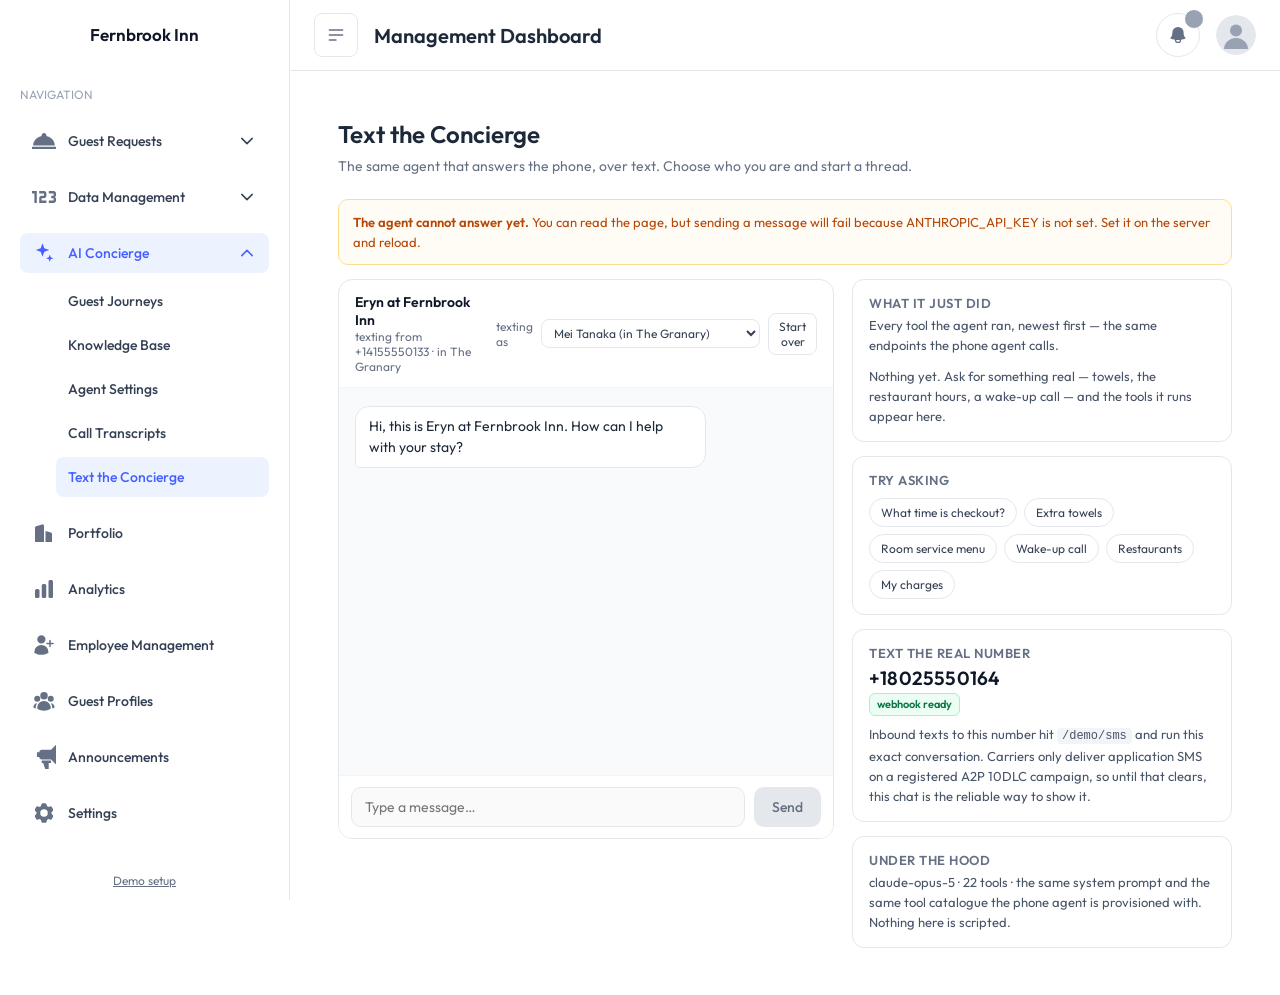
==== chat.html @ 50875a0f "Voice concierge dashboard — interactive static demo A snapshot of the operator dashboard for an AI p" ====
<!doctype html>
<html lang="en"><head><meta charset="utf-8"><meta name="viewport" content="width=device-width,initial-scale=1">
<title>Text the Concierge</title><style>
  :root{
    --brand-50:#ECF3FF; --brand-100:#DDE9FF; --brand-500:#465FFF; --brand-600:#3641F5;
    --g-25:#FCFCFD; --g-50:#F9FAFB; --g-100:#F2F4F7; --g-200:#E4E7EC; --g-300:#D0D5DD;
    --g-400:#98A2B3; --g-500:#667085; --g-600:#475467; --g-700:#344054; --g-800:#1D2939; --g-900:#101828;
    --link:#1100D8; --link-hover:#0e00b8; --success-500:#12B76A; --success-50:#ECFDF3;
    --error-500:#F04438; --error-50:#FEF3F2; --danger:#EF4444; --purple:#5b0678;
    --blue-600:#2563EB; --blue-700:#1D4ED8; --blue-50:#EFF6FF; --blue-500:#3B82F6;
    --yellow-100:#FEF9C3; --yellow-200:#FEF08A; --yellow-500:#EAB308; --yellow-800:#854D0E;
    --sidebar:290px; --sidebar-collapsed:90px; --header:70px;
  }
  *{box-sizing:border-box}
  html,body{margin:0;padding:0}
  body{font-family:'Outfit',sans-serif;font-size:16px;background:#fff;color:var(--g-900);-webkit-font-smoothing:antialiased}
  a{color:inherit;text-decoration:none}
  button{font-family:inherit}
  svg{display:block}

  /* ---- sidebar (AppSidebar.tsx) ---- */
  .sidebar{position:fixed;left:0;top:0;height:100vh;width:var(--sidebar);background:#fff;
           border-right:1px solid var(--g-200);padding:0 20px;z-index:50;display:flex;flex-direction:column;
           transition:width .3s ease-in-out}
  .brand{padding:24px 0;display:flex;justify-content:center;cursor:pointer}
  .brand img{width:75%;height:auto}
  .brand .hname{font-size:17px;font-weight:600;color:var(--g-900);text-align:center;line-height:1.25}
  .navscroll{display:flex;flex-direction:column;flex-grow:1;overflow-y:auto;margin-top:16px;scrollbar-width:none}
  .navscroll::-webkit-scrollbar{display:none}
  .navsec{margin-bottom:16px;font-size:12px;line-height:20px;text-transform:uppercase;color:var(--g-400);display:flex}
  nav{margin-bottom:24px}
  nav>ul{display:flex;flex-direction:column;gap:16px;list-style:none;margin:0;padding:0}
  .menu-item{position:relative;display:flex;align-items:center;width:100%;gap:12px;padding:8px 12px;
             font-weight:500;border-radius:8px;font-size:14px;line-height:20px;cursor:pointer;
             background:none;border:0;text-align:left;color:var(--g-700)}
  .menu-item-active{background:var(--brand-50);color:var(--brand-500)}
  .menu-item-inactive:hover{background:var(--g-100)}
  .menu-item .ic{flex:none;display:block}
  .menu-item .ic svg{width:24px!important;height:24px!important;color:var(--g-500)}
  .menu-item-active .ic svg{color:var(--brand-500)}
  .menu-item .label{flex:1}
  .menu-item .caret{margin-left:auto;width:20px;height:20px;flex:none;transition:transform .2s}
  .menu-item .caret svg{width:20px;height:20px}
  .menu-item.open .caret{transform:rotate(180deg);color:var(--brand-500)}
  .submenu{overflow:hidden;transition:height .3s;height:0}
  .submenu>ul{margin:8px 0 0 36px;padding:0;list-style:none;display:flex;flex-direction:column;gap:4px}
  .menu-dropdown-item{position:relative;display:flex;align-items:center;gap:12px;border-radius:8px;
                      padding:10px 12px;font-size:14px;line-height:20px;font-weight:500;color:var(--g-700);cursor:pointer}
  .menu-dropdown-item:hover{background:var(--g-100)}
  .menu-dropdown-item.active{background:var(--brand-50);color:var(--brand-500)}
  .count{display:none;align-items:center;justify-content:center;min-width:20px;height:20px;padding:0 6px;
         margin-left:auto;font-size:12px;font-weight:500;color:#fff;background:var(--danger);border-radius:9999px}
  .count.show{display:inline-flex}
  .poweredby{display:flex;flex-direction:column;align-items:center;justify-content:center;padding:16px 0}
  .poweredby p{margin:0 0 8px;font-size:12px;color:var(--purple)}
  .poweredby img{width:150px;height:40px;object-fit:contain}
  .setuplink{display:block;margin-bottom:10px;font-size:12px;color:var(--g-500);text-decoration:underline}
  .setuplink:hover{color:var(--brand-500)}
  .setuplink.on{color:var(--brand-500);font-weight:600}

  /* collapsed (hamburger) */
  body.nav-collapsed .sidebar{width:var(--sidebar-collapsed)}
  body.nav-collapsed .sidebar .label,
  body.nav-collapsed .sidebar .caret,
  body.nav-collapsed .sidebar .count,
  body.nav-collapsed .submenu,
  body.nav-collapsed .poweredby,
  body.nav-collapsed .navsec span{display:none}
  body.nav-collapsed .menu-item{justify-content:center}
  body.nav-collapsed .main{margin-left:var(--sidebar-collapsed)}

  /* ---- header (AppHeader.tsx) ---- */
  .main{margin-left:var(--sidebar);min-height:100vh;display:flex;flex-direction:column;transition:margin-left .3s}
  .topbar{position:sticky;top:0;z-index:40;background:#fff;border-bottom:1px solid var(--g-200);display:flex;width:100%}
  .topbar .inner{display:flex;align-items:center;justify-content:space-between;flex-grow:1;padding:12px;height:var(--header)}
  .topbar h1{font-size:20px;font-weight:600;color:var(--g-800);margin:0}
  .topbar .left{display:flex;align-items:center;gap:16px}
  .topbar .right{display:flex;align-items:center;justify-content:flex-end;gap:16px;margin-left:auto}
  .hamburger{display:flex;align-items:center;justify-content:center;width:44px;height:44px;color:var(--g-500);
             border:1px solid var(--g-200);border-radius:8px;background:#fff;cursor:pointer}
  .hamburger:hover{background:var(--g-50)}
  .bell{position:relative;display:flex;align-items:center;justify-content:center;height:44px;width:44px;
        color:var(--g-500);border:1px solid var(--g-200);border-radius:9999px;background:#fff;cursor:pointer}
  .bell:hover{background:var(--g-100)}
  .bell svg{width:20px;height:20px}
  .bell .dot{position:absolute;right:-5px;top:-5px;height:20px;width:20px;border-radius:9999px;
             border:1px solid #fff;background:var(--g-400)}
  .avatar{width:40px;height:40px;border-radius:9999px;overflow:hidden;background:#fff;border:0;padding:0;cursor:pointer}
  .avatar svg{width:40px;height:40px;border-radius:9999px}
  @media (min-width:1024px){ .topbar .inner{padding:16px 24px} }

  /* ---- page ---- */
  .content{padding:16px;max-width:1536px;width:100%;margin:0 auto}
  @media (min-width:768px){ .content{padding:24px} }
  .page{display:flex;flex-direction:column;padding:24px;height:100%}
  .pagehead{margin-bottom:24px}
  .pagehead h2{font-size:24px;font-weight:600;color:var(--g-800);margin:0 0 8px}
  .pagehead p{font-size:14px;color:var(--g-500);margin:0}
  .scopewarn{margin:0 0 16px;border:1px solid #FEC84B;background:#FFFAEB;color:#93370D;
             border-radius:12px;padding:12px 16px;font-size:13px}
  .placeholder{display:flex;align-items:center;justify-content:center;height:320px;color:var(--g-500);font-size:14px;
               border:1px dashed var(--g-300);border-radius:12px;text-align:center;padding:24px}

  /* ---- tabs (RequestsTab.tsx) ---- */
  .tabs{width:100%;border-bottom:4px solid var(--g-200);display:flex;align-items:center;gap:6px;margin-bottom:16px}
  .tab{padding:8px 12px;height:36px;font-size:14px;font-weight:300;color:var(--g-900);background:none;border:0;cursor:pointer;white-space:nowrap}
  .tab:hover{color:var(--g-900)}
  .tab.active{font-weight:700;border-bottom:3px solid var(--g-900);margin-bottom:-2px;padding-top:.5px;padding-bottom:.5px}

  /* ---- toolbar (RequestsToolbar.tsx + SearchBar.tsx) ---- */
  .toolbar{display:flex;flex-wrap:wrap;align-items:center;gap:12px;margin-bottom:16px}
  .tbleft{display:flex;align-items:center;gap:8px;flex:1 1 auto;min-width:260px}
  .tbright{display:flex;flex-wrap:wrap;align-items:center;gap:8px;flex:0 0 auto}
  .iconbtn{padding:8px;border-radius:6px;border:1px solid var(--g-200);background:#fff;cursor:pointer;
           display:inline-flex;align-items:center;justify-content:center;color:var(--g-600)}
  .iconbtn:hover{background:var(--g-100)}
  .iconbtn svg{width:20px;height:20px}
  .searchwrap{display:flex;align-items:center;width:100%;flex:1}
  .searchrel{position:relative;flex-grow:1}
  .searchrel input{width:100%;padding:8px 48px 8px 12px;border:1px solid var(--g-300);border-radius:4px;
                   background:var(--g-50);color:var(--g-800);font:inherit;font-size:14px;outline:none}
  .searchrel input:focus{box-shadow:0 0 0 2px var(--blue-500)}
  .clearx{position:absolute;right:12px;top:10px;background:none;border:0;color:var(--g-400);cursor:pointer;padding:0}
  .clearx:hover{color:var(--g-600)}
  .clearx svg{width:20px;height:20px}
  .searchgo{margin-left:8px;background:var(--blue-600);color:#fff;padding:8px;border-radius:4px;border:0;cursor:pointer;
            display:inline-flex;align-items:center;justify-content:center}
  .searchgo:hover{background:var(--blue-700)}
  .searchgo svg{width:20px;height:20px}
  .chip{background:#fff;border:1px solid var(--g-100);border-radius:8px}
  .chip button{color:var(--g-900);background:none;border:0;cursor:pointer;padding:0}
  .chip .in{display:flex;align-items:center;gap:8px;margin:0 8px;font-weight:300;font-size:14px;padding:8px}
  .chip .in svg{width:20px;height:20px}
  .sel{position:relative;display:inline-block;width:224px}
  .sel>button{display:flex;width:100%;align-items:center;justify-content:space-between;padding:8px 16px;
              font-size:14px;color:var(--g-900);background:#fff;border:1px solid var(--g-200);border-radius:6px;cursor:pointer}
  .sel>button:hover{background:var(--g-100)}
  .sel>button>span:first-child{padding:0 16px}
  .sel>button svg{width:16px;height:16px}
  .menu{position:absolute;z-index:60;left:0;top:calc(100% + 8px);min-width:100%;background:#fff;
        border:1px solid var(--g-200);border-radius:12px;
        box-shadow:0 12px 16px -4px rgba(16,24,40,.08),0 4px 6px -2px rgba(16,24,40,.03);padding:8px;display:none}
  .menu.open{display:block}
  .menu button{display:block;width:100%;text-align:left;padding:8px 16px;font-size:14px;border:0;background:none;
               border-radius:6px;cursor:pointer;color:var(--g-700)}
  .menu button:hover{background:var(--g-100);color:var(--g-900)}
  /* The in-row status dropdown. Fixed minimum so the button does not resize as the label
     changes between "Submitted" and "In Progress". */
  .rowstatus{width:auto;min-width:120px}
  .rowstatus>button{padding:6px 10px}
  .rowstatus>button>span:first-child{padding:0}
  /* Fixed, not absolute. .tablewrap declares overflow-x:auto, which silently computes overflow-y
     from visible to auto, making it a scroll box on both axes — an absolutely-positioned menu is
     then clipped to the table and adds a scrollbar instead of floating over the page. Fixed
     positioning escapes that; JS sets left/top from the trigger's rect. */
  .rowstatus .menu{position:fixed;min-width:150px;left:0;top:0}
  .starbtn{display:flex;align-items:center;justify-content:center;padding:8px 16px;font-size:14px;border-radius:6px;
           border:1px solid var(--g-200);background:#fff;color:var(--g-900);cursor:pointer}
  .starbtn svg{width:20px;height:20px}
  .starbtn.on{background:var(--yellow-100);color:var(--yellow-800);border-color:var(--yellow-200)}

  /* ---- table (GeneralReqs.tsx) ---- */
  .tablewrap{flex:1;overflow-x:auto;overflow-y:visible}
  table{min-width:100%;width:100%;border-collapse:collapse}
  thead{border-bottom:3px solid var(--g-200)}
  thead th,thead td{font-weight:300;font-size:.875rem;color:var(--g-900);text-align:start;white-space:nowrap;padding:12px 4px 12px 8px}
  thead td.star{width:48px;padding:12px 8px}
  th.c-guest{width:192px;padding:12px 4px 12px 8px}
  th.c-room{width:128px;padding:12px 4px 12px 4px}
  th.c-status{padding:12px 8px 12px 4px}
  th.c-time{padding:12px 16px 12px 8px}
  th.c-last{width:160px;padding:12px 8px}
  tbody tr{border-top:1px solid var(--g-200);cursor:pointer}
  tbody tr:first-child{border-top:0}
  tbody tr:hover{background:var(--g-50)}
  tbody tr.done{background:var(--g-50)}
  /* Deliberately NOT the .sel class: that one is the dropdown wrapper, and its
     display:inline-block / width:224px were landing on the <tr> too, collapsing the row. */
  tbody tr.rowsel{background:var(--blue-50);box-shadow:inset 4px 0 0 0 var(--blue-500)}
  tbody td{font-size:.875rem;font-weight:300;color:var(--link);vertical-align:middle;white-space:nowrap;padding:12px 4px 12px 8px}
  tbody td.star{width:48px;padding:12px 8px}
  tbody td.c-status{min-width:120px;padding:12px 8px 12px 4px}
  tbody td.c-time{padding:12px 16px 12px 8px}
  .starcell{background:none;border:0;cursor:pointer;padding:0;color:var(--g-500);display:inline-flex}
  .starcell svg{width:20px;height:20px}
  .starcell.on{color:var(--yellow-500)}
  .statusbtn{display:inline-flex;align-items:center;border:1px solid var(--g-300);border-radius:4px;
             padding:4px 8px;font-size:14px;background:var(--g-50);color:var(--g-900);cursor:pointer}
  .statusbtn:hover{background:var(--g-100)}
  .statusbtn>span{margin-right:8px;white-space:nowrap}
  .statusbtn svg{width:16px;height:16px}
  .empty{display:flex;align-items:center;justify-content:center;height:256px;color:var(--g-500);font-size:14px}

  /* ---- pagination ---- */
  .pager{margin-top:16px;display:flex;align-items:center;justify-content:space-between}
  .pager .grp{display:flex;align-items:center;gap:8px}
  .pager span{font-size:14px;color:var(--g-600)}
  .pager select{border:1px solid var(--g-300);border-radius:4px;padding:4px 32px 4px 12px;font:inherit;font-size:14px;background:#fff}
  .pager button{padding:4px 12px;border:1px solid var(--g-300);border-radius:4px;background:#fff;cursor:pointer;font:inherit;font-size:14px}
  .pager button:disabled{opacity:.5;cursor:default}
  .pager button:not(:disabled):hover{background:var(--g-50)}

  /* ---- drawer ---- */
  /* Starts below the header (z-index 40) rather than over it, so the hamburger stays clickable
     while a drawer is open. */
  .backdrop{position:fixed;inset:var(--header) 0 0 0;z-index:39;display:none}
  .backdrop.open{display:block}
  .drawer{position:fixed;right:0;top:var(--header);width:30%;min-width:380px;height:calc(100vh - var(--header));
          background:#fff;z-index:50;padding:20px;overflow-y:auto;transform:translateX(100%);
          transition:transform .3s ease-in-out;box-shadow:0 0 15px rgba(0,0,0,.1)}
  .drawer.open{transform:translateX(0)}
  .dnav{display:flex;justify-content:space-between;align-items:center;margin-bottom:8px}
  .dnav .grp{display:flex;align-items:center;gap:8px}
  /* Room-service order lines, at the prices quoted. */
  .otable{width:100%;border-collapse:collapse;font-size:13px}
  .otable th{text-align:left;font-size:11px;letter-spacing:.04em;text-transform:uppercase;color:var(--g-500);
             font-weight:500;padding:0 0 6px;border-bottom:1px solid var(--g-200)}
  .otable td{padding:8px 0;border-bottom:1px solid var(--g-100);vertical-align:top;color:var(--g-800)}
  .otable .oqty{width:52px;text-align:center}
  .otable .oamt{width:88px;text-align:right;font-variant-numeric:tabular-nums}
  .otable .ototal td{font-weight:600;border-bottom:0;padding-top:10px}
  .oinstr{display:block;font-size:12px;color:var(--g-500);margin-top:2px}
  /* Dispatch trail — who was told, on what channel, and whether it worked. */
  .drow{display:flex;flex-wrap:wrap;align-items:center;gap:8px;padding:8px 0;border-bottom:1px solid var(--g-100)}
  /* Outbound to the guest, as opposed to inbound to a department. Tinted so the two
     directions of the trail are distinguishable at a glance. */
  .drow.toguest{background:#F9FAFB;margin:0 -8px;padding-left:8px;padding-right:8px;border-radius:6px}
  .drow:last-child{border-bottom:0}
  .dchip{font-size:11px;font-weight:600;letter-spacing:.04em;padding:3px 8px;border-radius:6px;white-space:nowrap}
  .dchip.ok{background:#ECFDF3;color:#067647;border:1px solid #ABEFC6}
  .dchip.sim{background:#F2F4F7;color:#475467;border:1px solid #E4E7EC}
  .dchip.bad{background:#FEF3F2;color:#B42318;border:1px solid #FECDCA}
  .dwho{font-size:13px;color:var(--g-800)}
  .dwhen{font-size:12px;color:var(--g-500);margin-left:auto}
  .daddr{flex-basis:100%;font-size:12px;color:var(--g-500)}
  .dmuted{font-size:13px;color:var(--g-500);margin:6px 0}
  /* How a request arrived. Voice is the one worth noticing. */
  .chan{font-size:10px;font-weight:700;letter-spacing:.05em;padding:2px 6px;border-radius:5px;margin-left:6px;vertical-align:middle}
  .chan.voice{background:#EEF4FF;color:#3538CD;border:1px solid #C7D7FE}
  .chan.text{background:#F4F3FF;color:#5925DC;border:1px solid #D9D6FE}
  .chan.unver{background:#FFFAEB;color:#B54708;border:1px solid #FEDF89}
  .hotelswitch{display:flex;align-items:center;gap:8px;margin-right:12px;font-size:13px;color:var(--g-500)}
  .hotelswitch select{font:inherit;color:var(--g-800);padding:6px 10px;border:1px solid var(--g-300);
    border-radius:8px;background:#fff;max-width:220px}
  .chan.notified{background:#ECFDF3;color:#067647;border:1px solid #ABEFC6}
  /* Amber, not green: the request is legitimate but the caller was not the named guest. */
  .chan.companion{background:#FFFAEB;color:#B54708;border:1px solid #FEDF89}
  .pill{border:0;background:none;border-radius:9999px;padding:8px;cursor:pointer;color:var(--g-900);display:inline-flex}
  .pill:hover{background:var(--g-100)}
  .pill:disabled{opacity:.5;cursor:not-allowed}
  .pill svg{width:20px;height:20px}
  .pill.rot svg{transform:rotate(180deg)}
  .dstar{display:flex;align-items:center;gap:20px;margin-bottom:16px}
  .dstar p{margin:0;font-weight:300;color:var(--g-500);font-style:italic}
  .dstatus{display:flex;align-items:center;margin-bottom:16px}
  .dstatus>p{margin:0 8px 0 0;font-weight:500;color:var(--g-900)}
  .dnote{font-size:12px;color:var(--g-500);margin:0 0 8px}
  .drawer h3{font-size:18px;font-weight:600;color:var(--g-900);margin:0 0 8px;border-bottom:1px solid var(--g-200);padding-bottom:4px}
  .drawer h3.noline{border-bottom:0;padding-bottom:0;margin-bottom:16px}
  .dsec{margin-bottom:16px}
  .desc{background:var(--g-50);border:1px solid var(--g-200);border-radius:8px;padding:16px}
  .desc p{margin:0;font-weight:300;color:var(--g-900);font-size:16px;line-height:1.625;word-break:break-word}
  .kv{display:flex;align-items:flex-start;font-size:14px;margin-bottom:12px}
  .kv .k{width:112px;flex:none;font-weight:500;color:var(--g-700);margin:0}
  .kv .v{font-weight:300;color:var(--g-900);word-break:break-word;margin:0}
  .msgbox{border:1px solid var(--g-300);border-radius:8px;overflow:hidden}
  .msgbox input{width:100%;padding:8px 12px;background:#fff;color:var(--g-900);border:0;
                border-bottom:1px solid var(--g-300);font:inherit;font-size:14px;outline:none}
  .msgtype{padding:8px 12px;border-bottom:1px solid var(--g-300)}
  .msgtype label{display:block;font-size:12px;font-weight:500;color:var(--g-500);margin-bottom:4px}
  .msgtype select{width:100%;background:#fff;color:var(--g-900);font:inherit;font-size:14px;border-radius:6px;
                  padding:4px;border:1px solid var(--g-300);outline:none}
  .msgbox textarea{width:100%;padding:8px 12px 0;background:#fff;color:var(--g-900);border:0;
                   font:inherit;font-size:14px;outline:none;resize:vertical;min-height:74px}
  .msgbtns{display:grid;grid-template-columns:1fr 1fr;gap:12px;margin-top:12px}
  .msgbtns button{width:100%;padding:8px 16px;font-size:14px;font-weight:500;border-radius:6px;cursor:pointer}
  .btn-ghost{color:var(--g-700);background:var(--g-100);border:1px solid var(--g-300)}
  .btn-ghost:hover{background:var(--g-200)}
  .btn-send{color:#fff;background:var(--link);border:0}
  .btn-send:hover{background:var(--link-hover)}
  .btn-send:disabled{opacity:.5;cursor:not-allowed}

  /* ---- alert / toast (Alert.tsx) ---- */
  .alert{border-radius:12px;border:1px solid var(--success-500);background:var(--success-50);padding:16px;
         display:flex;align-items:flex-start;gap:12px}
  .alert .ai{margin-top:-2px;color:var(--success-500);flex:none}
  .alert h4{margin:0 0 4px;font-size:14px;font-weight:600;color:var(--g-800)}
  .alert p{margin:0;font-size:14px;color:var(--g-500)}
  .toast{position:fixed;bottom:16px;right:16px;z-index:50;display:none}
  .toast.show{display:block}
  .sel.picked > button{border-color:var(--brand-300,#B2CCFF);background:var(--brand-50,#F5F8FF);color:var(--g-800);font-weight:500}
  .inlinealert{margin-top:12px;display:none}
  .inlinealert.show{display:block}
  /* Failure variant of the same alert/toast markup. Every write used to swallow its errors, so a
     rejected request looked identical to a dead button — which is exactly how the status dropdown
     hid for two rounds of "it doesn't work". */
  .alert.bad{border-color:var(--error-500,#F04438);background:var(--error-50,#FEF3F2)}
  .alert.bad .ai{color:var(--error-500,#F04438)}

  /* ---- ground-truth page ---- */
  .gt h3{font-size:16px;font-weight:600;color:var(--g-800);margin:28px 0 10px;border-bottom:0;padding-bottom:0}
  .gt table{border:1px solid var(--g-200);border-radius:8px;overflow:hidden}
  .gt tbody td{color:var(--g-700)}
  .gt tbody tr{cursor:default}
  .gt tr.here td{background:var(--success-50)}

  /* ---- control panel ---- */
  .cards{display:grid;grid-template-columns:repeat(auto-fit,minmax(360px,1fr));gap:20px}
  .card{border:1px solid var(--g-200);border-radius:16px;background:#fff}
  .card>h3{margin:0;padding:20px 24px;font-size:16px;font-weight:600;color:var(--g-800);border-bottom:0}
  .card>h3 small{display:block;margin-top:4px;font-size:13px;font-weight:400;color:var(--g-500)}
  .card>.body{padding:20px 24px;border-top:1px solid var(--g-100)}
  .field{margin-bottom:14px}
  .field label{display:block;font-size:13px;font-weight:500;color:var(--g-700);margin-bottom:6px}
  .field input,.field select,.field textarea{width:100%;padding:9px 12px;border:1px solid var(--g-300);border-radius:8px;
    font:inherit;font-size:14px;color:var(--g-800);background:#fff;outline:none}
  .field input:focus,.field select:focus,.field textarea:focus{border-color:var(--brand-500);box-shadow:0 0 0 4px rgba(70,95,255,.12)}
  .field textarea{min-height:120px;font-family:ui-monospace,SFMono-Regular,Menlo,monospace;font-size:12px}
  .row2{display:grid;grid-template-columns:1fr 1fr;gap:12px}
  .btn{display:inline-flex;align-items:center;justify-content:center;gap:8px;padding:10px 18px;border-radius:8px;
       border:0;background:var(--brand-500);color:#fff;font:inherit;font-size:14px;font-weight:500;cursor:pointer}
  .btn:hover{background:var(--brand-600)}
  .btn:disabled{background:#9CB9FF;cursor:default}
  .btn.ghost{background:#fff;color:var(--g-700);border:1px solid var(--g-300)}
  .btn.ghost:hover{background:var(--g-50)}
  .btn.danger{background:#fff;color:#B42318;border:1px solid #FDA29B}
  .btn.danger:hover{background:var(--error-50)}
  .result{margin-top:14px;border-radius:8px;padding:12px 14px;font-size:13px;display:none}
  .result.ok{display:block;background:var(--success-50);border:1px solid var(--success-500);color:#054F31}
  .result.err{display:block;background:var(--error-50);border:1px solid var(--error-500);color:#912018}
  .statgrid{display:grid;grid-template-columns:1fr;gap:10px}
  .stat{display:flex;justify-content:space-between;gap:12px;font-size:14px;padding:8px 0;border-bottom:1px solid var(--g-100)}
  .stat .l{color:var(--g-500)}
  .stat .v{color:var(--g-900);font-weight:500;text-align:right;word-break:break-word}
  .hint{font-size:12px;color:var(--g-500);margin-top:8px;line-height:1.5}
  code{background:var(--g-100);border-radius:4px;padding:1px 5px;font-size:12px}

  @media (max-width:1024px){ .sidebar{display:none} .main{margin-left:0} .drawer{width:100%;min-width:0} }

  .chlayout{display:grid;grid-template-columns:minmax(0,1fr) 380px;gap:18px;align-items:start}
  @media (max-width:1080px){ .chlayout{grid-template-columns:1fr} }
  .phone{border:1px solid var(--g-200);border-radius:14px;background:#fff;overflow:hidden;
    display:flex;flex-direction:column;min-height:560px}
  .phone .ph{padding:13px 16px;border-bottom:1px solid var(--g-100);display:flex;align-items:center;gap:10px}
  .phone .ph .nm{font-size:14px;font-weight:600;color:var(--g-900)}
  .phone .ph .sub{font-size:12px;color:var(--g-500)}
  .phone .ph .as{margin-left:auto;display:flex;align-items:center;gap:8px}
  .phone .ph select{font:inherit;font-size:12px;padding:5px 8px;border:1px solid var(--g-200);
    border-radius:8px;background:#fff;color:var(--g-700,#344054);max-width:220px}
  .restart{font:inherit;font-size:12px;padding:5px 10px;border:1px solid var(--g-200);
    border-radius:8px;background:#fff;color:var(--g-700,#344054);cursor:pointer}
  .restart:hover{border-color:#3538CD;color:#3538CD}
  .thread{flex:1;padding:18px 16px;overflow-y:auto;max-height:520px;background:var(--g-50,#F9FAFB)}
  .msg{display:flex;margin-bottom:11px}
  .msg .b{max-width:76%;padding:9px 13px;border-radius:14px;font-size:14px;line-height:1.5;
    white-space:pre-wrap;word-wrap:break-word}
  .msg.agent .b{background:#fff;color:var(--g-800);border:1px solid var(--g-200);border-bottom-left-radius:5px}
  .msg.guest{justify-content:flex-end}
  .msg.guest .b{background:#3538CD;color:#fff;border-bottom-right-radius:5px}
  .msg.note{justify-content:center}
  .msg.note .b{background:#FFFAEB;border:1px solid #FEDF89;color:#B54708;font-size:12px;max-width:90%}
  .typing{display:flex;gap:4px;padding:11px 14px}
  .typing i{width:6px;height:6px;border-radius:50%;background:var(--g-400,#98A2B3);display:block;
    animation:bl 1.1s infinite}
  .typing i:nth-child(2){animation-delay:.18s} .typing i:nth-child(3){animation-delay:.36s}
  @keyframes bl{0%,60%,100%{opacity:.25}30%{opacity:1}}
  .composer{border-top:1px solid var(--g-100);padding:11px 12px;display:flex;gap:9px;background:#fff}
  .composer input{flex:1;font:inherit;font-size:14px;padding:10px 13px;border:1px solid var(--g-200);
    border-radius:10px;outline:none}
  .composer input:focus{border-color:#3538CD}
  .composer button{font:inherit;font-size:14px;font-weight:500;padding:10px 18px;border:0;
    border-radius:10px;background:#3538CD;color:#fff;cursor:pointer}
  .composer button:disabled{background:var(--g-200);color:var(--g-500);cursor:not-allowed}
  .side{display:flex;flex-direction:column;gap:14px}
  .scard{border:1px solid var(--g-200);border-radius:12px;background:#fff;padding:15px 16px}
  .scard h3{margin:0 0 4px;font-size:13px;letter-spacing:.04em;text-transform:uppercase;
    color:var(--g-500);font-weight:600}
  .scard p{margin:0;font-size:13px;color:var(--g-600,#475467);line-height:1.55}
  .scard .big{font-size:19px;color:var(--g-900);font-weight:600;letter-spacing:.01em;margin:5px 0 3px}
  .trace{display:flex;flex-direction:column;gap:8px;margin-top:10px;max-height:420px;overflow-y:auto}
  .tr{border:1px solid var(--g-200);border-radius:9px;padding:9px 11px;background:var(--g-50,#F9FAFB)}
  .tr .n{font-size:12px;font-weight:600;color:var(--g-900);font-family:ui-monospace,SFMono-Regular,Menlo,monospace}
  .tr .ms{font-size:11px;color:var(--g-500);float:right;font-variant-numeric:tabular-nums}
  .tr .s{font-size:12px;color:var(--g-600,#475467);margin-top:4px;line-height:1.45}
  .tr.bad{border-color:#FDA29B;background:#FFFBFA}
  .tr.bad .n{color:#B42318}
  .chnone{font-size:13px;color:var(--g-500);margin:8px 0 0}
  .warn{border:1px solid #FEDF89;background:#FFFCF5;border-radius:10px;padding:12px 14px;
    font-size:13px;color:#B54708;line-height:1.55;margin-bottom:14px}
  .warn b{font-weight:600}
  .pill{display:inline-block;font-size:11px;font-weight:600;padding:2px 7px;border-radius:6px;
    background:var(--g-100);color:var(--g-600,#475467);border:1px solid var(--g-200)}
  .pill.live{background:#ECFDF3;color:#067647;border-color:#ABEFC6}
  .starters{display:flex;gap:7px;flex-wrap:wrap;margin-top:10px}
  .starters button{font:inherit;font-size:12px;padding:6px 11px;border:1px solid var(--g-200);
    border-radius:20px;background:#fff;color:var(--g-700,#344054);cursor:pointer}
  .starters button:hover{border-color:#3538CD;color:#3538CD}
</style>  <link rel="stylesheet" href="assets/fonts.css">
  <script src="assets/snapshot.js"></script>
  <script src="assets/offline.js"></script>
</head>
<body>

  <aside class="sidebar">
    <a class="brand" href="index.html" id="brandLink">
      <img id="hotelLogo" alt="Hotel Logo" style="display:none" />
      <span class="hname" id="hotelName">&nbsp;</span>
    </a>
    <div class="navscroll">
      <nav>
        <div class="navsec"><span>Navigation</span></div>
        <ul>
          <li>
            <button class="menu-item menu-item-inactive" data-submenu="requests">
              <span class="ic"><svg width="18" height="13" viewBox="0 0 18 13" fill="none" xmlns="http://www.w3.org/2000/svg"><path d="M9 0.5C9.47739 0.5 9.93523 0.680612 10.2728 1.0021C10.6104 1.32359 10.8 1.75963 10.8 2.21429C10.8 2.42 10.764 2.61714 10.692 2.80571C14.355 3.5 17.1 6.42286 17.1 9.92857H0.9C0.9 6.42286 3.645 3.5 7.308 2.80571C7.236 2.61714 7.2 2.42 7.2 2.21429C7.2 1.75963 7.38964 1.32359 7.72721 1.0021C8.06477 0.680612 8.52261 0.5 9 0.5ZM18 12.5H0V10.7857H18V12.5Z" fill="currentColor"/></svg></span><span class="label">Guest Requests</span>
              <span class="caret"><svg width="20" height="20" viewBox="0 0 20 20" fill="none" xmlns="http://www.w3.org/2000/svg"><path d="M4.79175 7.396L10.0001 12.6043L15.2084 7.396" stroke="currentColor" stroke-width="1.5" stroke-linecap="round" stroke-linejoin="round"/></svg></span>
            </button>
            <div class="submenu" data-for="requests">
              <ul>
                <li class="menu-dropdown-item" data-board="general"><span class="label">General</span><span class="count" id="c-general">0</span></li>
                <li class="menu-dropdown-item" data-board="dining"><span class="label">In-Room Dining</span><span class="count" id="c-dining">0</span></li>
                <li class="menu-dropdown-item" data-board="reservations"><span class="label">Reservations</span><span class="count" id="c-reservations">0</span></li>
                <li class="menu-dropdown-item" data-nav="messages"><span class="label">Message History</span></li>
              </ul>
            </div>
          </li>
          <li>
            <button class="menu-item menu-item-inactive" data-submenu="data">
              <span class="ic"><svg width="20" height="11" viewBox="0 0 20 11" fill="none" xmlns="http://www.w3.org/2000/svg"><path d="M2 10.5V2.5H0V0.5H4V10.5H2ZM20 8.5C20 9.61 19.1 10.5 18 10.5H14V8.5H18V6.5H16V4.5H18V2.5H14V0.5H18C18.5304 0.5 19.0391 0.710714 19.4142 1.08579C19.7893 1.46086 20 1.96957 20 2.5V4C20 4.39782 19.842 4.77936 19.5607 5.06066C19.2794 5.34196 18.8978 5.5 18.5 5.5C18.8978 5.5 19.2794 5.65804 19.5607 5.93934C19.842 6.22064 20 6.60218 20 7V8.5ZM12 8.5V10.5H6V6.5C6 5.39 6.9 4.5 8 4.5H10V2.5H6V0.5H10C10.5304 0.5 11.0391 0.710714 11.4142 1.08579C11.7893 1.46086 12 1.96957 12 2.5V4.5C12 5.61 11.1 6.5 10 6.5H8V8.5H12Z" fill="currentColor"/></svg></span><span class="label">Data Management</span>
              <span class="caret"><svg width="20" height="20" viewBox="0 0 20 20" fill="none" xmlns="http://www.w3.org/2000/svg"><path d="M4.79175 7.396L10.0001 12.6043L15.2084 7.396" stroke="currentColor" stroke-width="1.5" stroke-linecap="round" stroke-linejoin="round"/></svg></span>
            </button>
            <div class="submenu" data-for="data">
              <ul>
                <li class="menu-dropdown-item" data-nav="data" data-section="property"><span class="label">Hotel Info</span></li>
                <li class="menu-dropdown-item" data-nav="data" data-section="restaurants"><span class="label">Restaurants</span></li>
                <li class="menu-dropdown-item" data-nav="data" data-section="menu"><span class="label">Menu Items</span></li>
                <li class="menu-dropdown-item" data-nav="data" data-section="menu"><span class="label">Room Service</span></li>
                <li class="menu-dropdown-item" data-nav="data" data-section="housekeeping"><span class="label">Housekeeping</span></li>
                <li class="menu-dropdown-item" data-nav="data" data-section="facilities"><span class="label">Facilities</span></li>
                <li class="menu-dropdown-item" data-nav="soon"><span class="label">Special Events</span></li>
                <li class="menu-dropdown-item" data-nav="soon"><span class="label">Special Products</span></li>
              </ul>
            </div>
          </li>
          <li>
            <button class="menu-item menu-item-inactive open menu-item-active" data-submenu="ai">
              <span class="ic"><svg viewBox="0 0 24 24" fill="currentColor" xmlns="http://www.w3.org/2000/svg"><path d="M10.5 2.25 12.28 7.22 17.25 9 12.28 10.78 10.5 15.75 8.72 10.78 3.75 9 8.72 7.22 10.5 2.25Z"/><path d="M17.75 13.5 18.68 16.32 21.5 17.25 18.68 18.18 17.75 21 16.82 18.18 14 17.25 16.82 16.32 17.75 13.5Z"/></svg></span><span class="label">AI Concierge</span>
              <span class="caret"><svg width="20" height="20" viewBox="0 0 20 20" fill="none" xmlns="http://www.w3.org/2000/svg"><path d="M4.79175 7.396L10.0001 12.6043L15.2084 7.396" stroke="currentColor" stroke-width="1.5" stroke-linecap="round" stroke-linejoin="round"/></svg></span>
            </button>
            <div class="submenu" data-for="ai">
              <ul>
                <li class="menu-dropdown-item" data-nav="page" data-page="journeys.html"><span class="label">Guest Journeys</span></li>
                <li class="menu-dropdown-item" data-nav="page" data-page="knowledge.html"><span class="label">Knowledge Base</span></li>
                <li class="menu-dropdown-item" data-nav="page" data-page="agent.html"><span class="label">Agent Settings</span></li>
                <li class="menu-dropdown-item" data-nav="page" data-page="calls.html"><span class="label">Call Transcripts</span></li>
                <li class="menu-dropdown-item active" data-nav="page" data-page="chat.html"><span class="label">Text the Concierge</span></li>
              </ul>
            </div>
          </li>
          <li><a class="menu-item menu-item-inactive" data-nav="page" data-page="portfolio.html"><span class="ic"><svg viewBox="0 0 24 24" fill="currentColor" xmlns="http://www.w3.org/2000/svg"><path d="M3 21V6.75a1.5 1.5 0 0 1 1.06-1.43l6-1.85A1.5 1.5 0 0 1 12 4.9V21H3Zm2.6-11.4h2.2v2.1H5.6V9.6Zm0 4.2h2.2v2.1H5.6v-2.1ZM13.5 21V9.9l5.44 1.63A1.5 1.5 0 0 1 20 12.97V21h-6.5Zm2.1-6.3h2.2v2.1h-2.2v-2.1Z"/></svg></span><span class="label">Portfolio</span></a></li>
          <li><a class="menu-item menu-item-inactive" data-nav="page" data-page="analytics.html"><span class="ic"><svg viewBox="0 0 24 24" fill="currentColor" xmlns="http://www.w3.org/2000/svg"><rect x="3" y="12" width="4.5" height="9" rx="1.5"/><rect x="9.75" y="7" width="4.5" height="14" rx="1.5"/><rect x="16.5" y="3" width="4.5" height="18" rx="1.5"/></svg></span><span class="label">Analytics</span></a></li>
          <li><a class="menu-item menu-item-inactive" data-nav="page" data-page="staff.html"><span class="ic"><svg viewBox="0 0 24 24" fill="currentColor" xmlns="http://www.w3.org/2000/svg"><path d="M5.25 6.375a4.125 4.125 0 1 1 8.25 0 4.125 4.125 0 0 1-8.25 0ZM2.25 19.125a7.125 7.125 0 0 1 14.25 0v.003l-.001.119a.75.75 0 0 1-.363.63 13.067 13.067 0 0 1-6.761 1.873c-2.472 0-4.786-.684-6.76-1.873a.75.75 0 0 1-.364-.63l-.001-.122ZM18.75 7.5a.75.75 0 0 0-1.5 0v2.25H15a.75.75 0 0 0 0 1.5h2.25v2.25a.75.75 0 0 0 1.5 0v-2.25H21a.75.75 0 0 0 0-1.5h-2.25V7.5Z"/></svg></span><span class="label">Employee Management</span></a></li>
          <li><a class="menu-item menu-item-inactive" data-nav="page" data-page="guests.html"><span class="ic"><svg viewBox="0 0 24 24" fill="currentColor" xmlns="http://www.w3.org/2000/svg"><path d="M8.25 6.75a3.75 3.75 0 1 1 7.5 0 3.75 3.75 0 0 1-7.5 0ZM15.75 9.75a3 3 0 1 1 6 0 3 3 0 0 1-6 0ZM2.25 9.75a3 3 0 1 1 6 0 3 3 0 0 1-6 0ZM6.31 15.117A6.745 6.745 0 0 1 12 12a6.745 6.745 0 0 1 6.709 7.498.75.75 0 0 1-.372.568A12.696 12.696 0 0 1 12 21.75c-2.305 0-4.47-.612-6.337-1.684a.75.75 0 0 1-.372-.568 6.787 6.787 0 0 1 1.019-4.38Z"/><path d="M5.082 14.254a8.287 8.287 0 0 0-1.308 5.135 9.687 9.687 0 0 1-1.764-.44l-.115-.04a.563.563 0 0 1-.373-.487l-.01-.121a3.75 3.75 0 0 1 3.57-4.047ZM20.226 19.389a8.287 8.287 0 0 0-1.308-5.135 3.75 3.75 0 0 1 3.57 4.047l-.01.121a.563.563 0 0 1-.373.486l-.115.04c-.567.2-1.156.349-1.764.441Z"/></svg></span><span class="label">Guest Profiles</span></a></li>
          <li><a class="menu-item menu-item-inactive" data-nav="soon"><span class="ic"><svg width="5" height="5" viewBox="0 0 10 17" fill="none" xmlns="http://www.w3.org/2000/svg"><path d="M1.66667 5.1C1.66667 4.165 2.41667 3.4 3.33333 3.4H10L13.3333 0H15V13.6H13.3333L10 10.2H3.33333C2.89131 10.2 2.46738 10.0209 2.15482 9.70208C1.84226 9.38327 1.66667 8.95087 1.66667 8.5H0V5.1H1.66667ZM8.33333 12.75V17H5.83333L4.44167 12.75H3.33333V11.05H10V12.75H8.33333Z" fill="currentColor"/></svg></span><span class="label">Announcements</span></a></li>
          <li><a class="menu-item menu-item-inactive" data-nav="soon"><span class="ic"><svg viewBox="0 0 24 24" fill="currentColor" xmlns="http://www.w3.org/2000/svg"><path fill-rule="evenodd" clip-rule="evenodd" d="M11.078 2.25c-.917 0-1.699.663-1.85 1.567L9.05 4.889c-.02.12-.115.26-.297.348a7.493 7.493 0 0 0-.986.57c-.166.115-.334.126-.45.083L6.3 5.508a1.875 1.875 0 0 0-2.282.819l-.922 1.597a1.875 1.875 0 0 0 .432 2.385l.84.692c.095.078.17.229.154.43a7.598 7.598 0 0 0 0 1.139c.015.2-.059.352-.153.43l-.841.692a1.875 1.875 0 0 0-.432 2.385l.922 1.597a1.875 1.875 0 0 0 2.282.818l1.019-.382c.115-.043.283-.031.45.082.312.214.641.405.985.57.182.088.277.228.297.35l.178 1.071c.151.904.933 1.567 1.85 1.567h1.844c.916 0 1.699-.663 1.85-1.567l.178-1.072c.02-.12.114-.26.297-.349.344-.165.673-.356.985-.57.167-.114.335-.125.45-.082l1.02.382a1.875 1.875 0 0 0 2.28-.819l.923-1.597a1.875 1.875 0 0 0-.432-2.385l-.84-.692c-.095-.078-.17-.229-.154-.43a7.614 7.614 0 0 0 0-1.139c-.016-.2.059-.352.153-.43l.84-.692c.708-.582.891-1.59.433-2.385l-.922-1.597a1.875 1.875 0 0 0-2.282-.818l-1.02.382c-.114.043-.282.031-.449-.083a7.49 7.49 0 0 0-.985-.57c-.183-.087-.277-.227-.297-.348l-.179-1.072a1.875 1.875 0 0 0-1.85-1.567h-1.843ZM12 15.75a3.75 3.75 0 1 0 0-7.5 3.75 3.75 0 0 0 0 7.5Z"/></svg></span><span class="label">Settings</span></a></li>
        </ul>
      </nav>
      <div class="poweredby">
        <a class="setuplink" href="setup.html">Demo setup</a>
        <p>Powered by</p>
        <img src="assets/selfserve-logo.png" alt="Logo" width="150" height="40" />
      </div>
    </div>
  </aside>
<div class="main">

  <header class="topbar"><div class="inner">
    <div class="left">
      <button class="hamburger" id="navToggle" aria-label="Toggle Sidebar"><svg width="16" height="12" viewBox="0 0 16 12" fill="none" xmlns="http://www.w3.org/2000/svg"><path fill-rule="evenodd" clip-rule="evenodd" d="M0.583252 1C0.583252 0.585788 0.919038 0.25 1.33325 0.25H14.6666C15.0808 0.25 15.4166 0.585786 15.4166 1C15.4166 1.41421 15.0808 1.75 14.6666 1.75L1.33325 1.75C0.919038 1.75 0.583252 1.41422 0.583252 1ZM0.583252 11C0.583252 10.5858 0.919038 10.25 1.33325 10.25L7.99992 10.25C8.41413 10.25 8.74992 10.5858 8.74992 11C8.74992 11.4142 8.41413 11.75 7.99992 11.75L1.33325 11.75C0.919038 11.75 0.583252 11.4142 0.583252 11ZM1.33325 5.25C0.919038 5.25 0.583252 5.58579 0.583252 6C0.583252 6.41421 0.919038 6.75 1.33325 6.75L14.6666 6.75C15.0808 6.75 15.4166 6.41421 15.4166 6C15.4166 5.58579 15.0808 5.25 14.6666 5.25L1.33325 5.25Z" fill="currentColor"/></svg></button>
      <h1>Management Dashboard</h1>
    </div>
    <div class="right">
      <!-- Property switcher. The board and data pages scope to ?hotelId=, which previously could
           only be set by typing a UUID into the URL — so a second property was effectively
           invisible. Hidden until a page populates it (the setup page has its own pickers). -->
      <label class="hotelswitch" id="hotelSwitchWrap" style="display:none">
        <span>Property</span>
        <select id="hotelSwitch" aria-label="Switch property"></select>
      </label>
      <button class="bell" aria-label="Push notifications"><span class="dot"></span><svg viewBox="0 0 24 24" fill="currentColor" xmlns="http://www.w3.org/2000/svg"><path fill-rule="evenodd" clip-rule="evenodd" d="M5.25 9a6.75 6.75 0 0 1 13.5 0v.75c0 2.123.8 4.057 2.118 5.52a.75.75 0 0 1-.297 1.206c-1.544.57-3.16.99-4.831 1.243a3.75 3.75 0 1 1-7.48 0 24.585 24.585 0 0 1-4.831-1.244.75.75 0 0 1-.298-1.205A8.217 8.217 0 0 0 5.25 9.75V9Zm4.502 8.9a2.25 2.25 0 1 0 4.496 0 25.057 25.057 0 0 1-4.496 0Z"/></svg></button>
      <button class="avatar" aria-label="Open user menu"><svg viewBox="0 0 40 40" xmlns="http://www.w3.org/2000/svg"><rect width="40" height="40" fill="#E4E7EC"/><circle cx="20" cy="15.5" r="6" fill="#98A2B3"/><path d="M8 34c0-6.075 5.373-11 12-11s12 4.925 12 11" fill="#98A2B3"/></svg></button>
    </div>
  </div></header>
  <div class="content"><div class="page">
    <div class="pagehead"><h2>Text the Concierge</h2>
      <p>The same agent that answers the phone, over text. Choose who you are and start a thread.</p></div>
    
    <div class="warn" id="warn" style="display:none">
      <b>The agent cannot answer yet.</b> You can read the page, but sending a message will fail
      because <span id="warnWhy">it is not configured</span>. Set it on the server and reload.
    </div>
    <div class="chlayout">
      <div class="phone">
        <div class="ph">
          <div>
            <div class="nm" id="phName">Eryn</div>
            <div class="sub" id="asSub"></div>
          </div>
          <div class="as">
            <label class="sub" for="asWho">texting as</label>
            <select id="asWho"></select>
            <button class="restart" id="reset">Start over</button>
          </div>
        </div>
        <div class="thread" id="thread"></div>
        <div class="composer">
          <input id="say" placeholder="Type a message…" autocomplete="off">
          <button id="send">Send</button>
        </div>
      </div>

      <div class="side">
        <div class="scard">
          <h3>What it just did</h3>
          <p>Every tool the agent ran, newest first — the same endpoints the phone agent calls.</p>
          <div class="trace" id="trace"></div>
        </div>
        <div class="scard">
          <h3>Try asking</h3>
          <div class="starters">
            <button data-say="What time is checkout?">What time is checkout?</button>
            <button data-say="Can I get some extra towels?">Extra towels</button>
            <button data-say="What's on the room service menu?">Room service menu</button>
            <button data-say="Wake me at 7 tomorrow please">Wake-up call</button>
            <button data-say="What restaurants do you have?">Restaurants</button>
            <button data-say="What do I owe so far?">My charges</button>
          </div>
        </div>
        <div class="scard">
          <h3>Text the real number</h3>
          <div class="big" id="smsNum">—</div>
          <p><span class="pill" id="smsPill">—</span></p>
          <p style="margin-top:8px">Inbound texts to this number hit <code>/demo/sms</code> and run this
            exact conversation. Carriers only deliver application SMS on a registered A2P 10DLC
            campaign, so until that clears, this chat is the reliable way to show it.</p>
        </div>
        <div class="scard">
          <h3>Under the hood</h3>
          <p><span id="model">—</span> · <span id="toolCount">—</span> · the same system prompt and the
            same tool catalogue the phone agent is provisioned with. Nothing here is scripted.</p>
        </div>
      </div>
    </div>
  </div></div>
</div>
<script>

  (function(){
    function setH(el, open){ el.style.height = open ? (el.firstElementChild.offsetHeight + 8) + 'px' : '0px'; }
    document.querySelectorAll('.menu-item[data-submenu]').forEach(function(btn){
      var panel = document.querySelector('.submenu[data-for="' + btn.getAttribute('data-submenu') + '"]');
      if(!panel) return;
      setH(panel, btn.classList.contains('open'));
      if(btn.classList.contains('open')) btn.classList.add('menu-item-active');
      btn.addEventListener('click', function(){
        var open = !btn.classList.contains('open');
        btn.classList.toggle('open', open);
        btn.classList.toggle('menu-item-active', open);
        setH(panel, open);
      });
    });
    var t = document.getElementById('navToggle');
    if(t) t.addEventListener('click', function(){ document.body.classList.toggle('nav-collapsed'); });
  })();


  function navNotice(msg){
    var n = document.getElementById('navNotice');
    if(!n){
      n = document.createElement('div');
      n.id = 'navNotice';
      n.style.cssText = 'position:fixed;left:50%;transform:translateX(-50%);bottom:24px;z-index:80;' +
        'background:#101828;color:#fff;font-size:14px;padding:12px 16px;border-radius:10px;' +
        'box-shadow:0 8px 24px rgba(16,24,40,.24);max-width:min(560px,90vw);text-align:center';
      document.body.appendChild(n);
    }
    n.textContent = msg;
    n.style.display = 'block';
    clearTimeout(n._t);
    n._t = setTimeout(function(){ n.style.display = 'none'; }, 4000);
  }

  /**
   * Populate the header's property switcher and navigate on change, preserving the current page.
   * Called by whichever page has the hotel list; pages that do not call it keep it hidden.
   */
  function wireHotelSwitcher(hotels, currentId){
    var wrap = document.getElementById('hotelSwitchWrap'), sel = document.getElementById('hotelSwitch');
    if(!wrap || !sel || !hotels || hotels.length < 2) return;   // nothing to switch between
    sel.innerHTML = hotels.map(function(h){
      return '<option value="'+h.id+'"'+(h.id===currentId?' selected':'')+'>'+
             String(h.name||'(unnamed)').replace(/[&<>"]/g, function(c){
               return {'&':'&amp;','<':'&lt;','>':'&gt;','"':'&quot;'}[c]; })+'</option>';
    }).join('');
    wrap.style.display = 'flex';
    sel.onchange = function(){
      var u = new URL(location.href);
      u.searchParams.set('hotelId', sel.value);
      location.href = u.toString();
    };
  }

  function wireNav(hotelId, opts){
    opts = opts || {};
    var qs = hotelId ? ('?hotelId=' + encodeURIComponent(hotelId)) : '';
    var NOT_IN_DEMO = 'That screen is part of the full SelfServe dashboard and is not included in this demo.';

    document.querySelectorAll('.menu-dropdown-item[data-board]').forEach(function(li){
      li.onclick = function(){
        if(opts.onBoard) return opts.onBoard(li);
        // Carry the chosen board across so the target page opens on it, rather than always General.
        location.href = 'index.html' + qs + (qs ? '&' : '?') + 'board=' + encodeURIComponent(li.getAttribute('data-board'));
      };
    });

    document.querySelectorAll('[data-nav="data"]').forEach(function(el){
      var sec = el.getAttribute('data-section') || '';
      el.onclick = function(){
        if(opts.page === 'data'){
          document.querySelectorAll('.menu-dropdown-item').forEach(function(x){ x.classList.remove('active'); });
          el.classList.add('active');
          var t = sec && document.getElementById('sec-' + sec);
          if(t) t.scrollIntoView({ behavior:'smooth', block:'start' });
          else navNotice('That section is still loading.');
          return;
        }
        location.href = 'data.html' + qs + (sec ? ('#sec-' + sec) : '');
      };
    });

    // Plain page destinations. Keeps ?hotelId= so the property survives the jump.
    document.querySelectorAll('[data-nav="page"]').forEach(function(el){
      el.onclick = function(){ location.href = el.getAttribute('data-page') + qs; };
    });

    document.querySelectorAll('[data-nav="soon"], [data-nav="messages"]').forEach(function(el){
      el.onclick = function(){ navNotice(NOT_IN_DEMO); };
    });

    // The bell and the avatar were bound nowhere on any page, while the avatar advertised
    // aria-label="Open user menu". Say what they are instead of leaving dead buttons.
    var bell = document.querySelector('.topbar .bell');
    if(bell) bell.onclick = function(){
      navNotice('Push notifications go to the guest app in the full product. This demo notifies staff by SMS — see the Dispatch section of any request.');
    };
    var avatar = document.querySelector('.topbar .avatar');
    if(avatar) avatar.onclick = function(){
      navNotice('Signed in as the demo operator. Sign-in and roles are part of the full dashboard.');
    };
  }


  var HOTEL_ID = new URLSearchParams(location.search).get('hotelId') || '';
  function esc(s){ return String(s==null?'':s).replace(/[&<>"']/g, function(c){
    return {'&':'&amp;','<':'&lt;','>':'&gt;','"':'&quot;',"'":'&#39;'}[c]; }); }

  var STATE = { conversationId:null, caller:'', hotelName:'', sending:false, turns:[], trace:[] };
  var UNKNOWN = '';

  function renderThread(){
    var el = document.getElementById('thread');
    var html = STATE.turns.map(function(t){
      return '<div class="msg ' + t.role + '"><div class="b">' + esc(t.text) + '</div></div>';
    }).join('');
    if(STATE.sending){
      html += '<div class="msg agent"><div class="b typing"><i></i><i></i><i></i></div></div>';
    }
    el.innerHTML = html;
    el.scrollTop = el.scrollHeight;
  }

  function renderTrace(){
    var el = document.getElementById('trace');
    if(!STATE.trace.length){
      el.innerHTML = '<p class="chnone">Nothing yet. Ask for something real &mdash; towels, the ' +
        'restaurant hours, a wake-up call &mdash; and the tools it runs appear here.</p>';
      return;
    }
    el.innerHTML = STATE.trace.map(function(t){
      return '<div class="tr' + (t.ok ? '' : ' bad') + '">' +
        '<span class="ms">' + t.ms + 'ms</span>' +
        '<div class="n">' + esc(t.name) + '</div>' +
        (t.summary ? '<div class="s">' + esc(t.summary) + '</div>' : '') + '</div>';
    }).join('');
  }

  function say(role, text){ STATE.turns.push({ role: role, text: text }); renderThread(); }

  function send(text){
    if(STATE.sending || !text.trim()) return;
    say('guest', text);
    STATE.sending = true; renderThread(); setEnabled(false);
    fetch('/demo/chat/send', {
      method:'POST', headers:{'Content-Type':'application/json'},
      body: JSON.stringify({
        conversationId: STATE.conversationId, text: text,
        callerId: STATE.caller, hotelId: HOTEL_ID
      })
    }).then(function(r){ return r.json().then(function(d){ return { status:r.status, d:d }; }); })
      .then(function(res){
        STATE.sending = false; setEnabled(true);
        var d = res.d || {};
        if(d.conversationId) STATE.conversationId = d.conversationId;
        if(d.reply){ say('agent', d.reply); }
        else { STATE.turns.push({ role:'note', text: d.error || 'Something went wrong.' }); renderThread(); }
        (d.toolCalls || []).forEach(function(t){ STATE.trace.unshift(t); });
        renderTrace();
      })
      .catch(function(e){
        STATE.sending = false; setEnabled(true);
        STATE.turns.push({ role:'note', text:'Could not reach the server: ' + e.message });
        renderThread();
      });
  }

  function setEnabled(on){
    document.getElementById('say').disabled = !on;
    document.getElementById('send').disabled = !on;
  }

  function reset(greet){
    STATE.conversationId = null; STATE.turns = []; STATE.trace = [];
    if(greet) say('agent', 'Hi, this is Eryn at ' + STATE.hotelName + '. How can I help with your stay?');
    renderThread(); renderTrace();
  }

  function pickCaller(){
    var sel = document.getElementById('asWho');
    STATE.caller = sel.value;
    var opt = sel.options[sel.selectedIndex];
    document.getElementById('asSub').textContent = 'texting from ' + (opt.getAttribute('data-sub') || '');
    reset(true);
  }

  fetch('/demo/chat.json' + (HOTEL_ID ? ('?hotelId=' + encodeURIComponent(HOTEL_ID)) : ''), { cache:'no-store' })
    .then(function(r){ return r.json(); })
    .then(function(d){
      STATE.hotelName = d.hotelName || 'the hotel';
      document.getElementById('phName').textContent = 'Eryn at ' + STATE.hotelName;
      var nm = document.getElementById('hotelName');
      if(nm){ nm.style.display='block'; nm.textContent = d.hotelName || 'All properties'; }
      var brand = document.getElementById('brandLink');
      if(brand) brand.setAttribute('href', 'index.html' + (HOTEL_ID ? ('?hotelId=' + encodeURIComponent(HOTEL_ID)) : ''));
      /* The server picks a property when the URL names none — adopt it, so the switcher shows
         what is on screen and links out carry it instead of letting each page pick again. */
      HOTEL_ID = d.hotelId || HOTEL_ID;
      wireHotelSwitcher(d.allHotels, HOTEL_ID);
      wireNav(HOTEL_ID, { page:'chat' });

      // A number the property has never seen, so the booking path is one click away. Random per
      // load: reusing one number would carry the last demo's conversation into this one.
      UNKNOWN = '+1555' + String(Math.floor(1000000 + Math.random() * 8999999));
      var sel = document.getElementById('asWho');
      var opts = (d.personas || []).map(function(p){
        return '<option value="' + esc(p.phone) + '" data-sub="' + esc(p.phone + ' \u00b7 ' + p.detail) + '">' +
          esc(p.label) + ' (' + esc(p.detail) + ')</option>';
      });
      opts.push('<option value="' + esc(UNKNOWN) + '" data-sub="' + esc(UNKNOWN + ' \u00b7 not a guest') +
        '">Someone the hotel does not know</option>');
      sel.innerHTML = opts.join('');
      pickCaller();

      if(d.ready) setEnabled(true);
      document.getElementById('model').textContent = d.model;
      document.getElementById('toolCount').textContent = d.toolCount + ' tools';
      document.getElementById('smsNum').textContent = (d.sms && d.sms.number) || 'not configured';
      document.getElementById('smsPill').className = 'pill' + (d.sms && d.sms.twilioConfigured ? ' live' : '');
      document.getElementById('smsPill').textContent =
        d.sms && d.sms.twilioConfigured ? 'webhook ready' : 'needs Twilio credentials';

      if(!d.ready){
        document.getElementById('warn').style.display = 'block';
        document.getElementById('warnWhy').textContent = d.reason || 'the text agent is not configured';
        setEnabled(false);
      }
    });

  // Disabled until the property and the caller are known: a message sent before then has no
  // identity attached and comes back as a 400, which reads like the demo is broken.
  setEnabled(false);
  document.getElementById('asWho').addEventListener('change', pickCaller);
  document.getElementById('reset').addEventListener('click', function(){ reset(true); });
  document.getElementById('send').addEventListener('click', function(){
    var i = document.getElementById('say'); var v = i.value; i.value = ''; send(v);
  });
  document.getElementById('say').addEventListener('keydown', function(e){
    if(e.key === 'Enter'){ var v = this.value; this.value = ''; send(v); }
  });
  document.querySelector('.starters').addEventListener('click', function(e){
    var b = e.target.closest('button[data-say]'); if(!b) return;
    send(b.getAttribute('data-say'));
  });

  wireNav(HOTEL_ID, { page:'chat' });

</script>
</body></html>
---- assets/fonts.css ----
/* latin-ext */
@font-face {
  font-family: 'Outfit';
  font-style: normal;
  font-weight: 300;
  font-display: swap;
  src: url(fonts/font) format('woff2');
  unicode-range: U+0100-02BA, U+02BD-02C5, U+02C7-02CC, U+02CE-02D7, U+02DD-02FF, U+0304, U+0308, U+0329, U+1D00-1DBF, U+1E00-1E9F, U+1EF2-1EFF, U+2020, U+20A0-20AB, U+20AD-20C0, U+2113, U+2C60-2C7F, U+A720-A7FF;
}
/* latin */
@font-face {
  font-family: 'Outfit';
  font-style: normal;
  font-weight: 300;
  font-display: swap;
  src: url(fonts/font) format('woff2');
  unicode-range: U+0000-00FF, U+0131, U+0152-0153, U+02BB-02BC, U+02C6, U+02DA, U+02DC, U+0304, U+0308, U+0329, U+2000-206F, U+20AC, U+2122, U+2191, U+2193, U+2212, U+2215, U+FEFF, U+FFFD;
}
/* latin-ext */
@font-face {
  font-family: 'Outfit';
  font-style: normal;
  font-weight: 400;
  font-display: swap;
  src: url(fonts/font) format('woff2');
  unicode-range: U+0100-02BA, U+02BD-02C5, U+02C7-02CC, U+02CE-02D7, U+02DD-02FF, U+0304, U+0308, U+0329, U+1D00-1DBF, U+1E00-1E9F, U+1EF2-1EFF, U+2020, U+20A0-20AB, U+20AD-20C0, U+2113, U+2C60-2C7F, U+A720-A7FF;
}
/* latin */
@font-face {
  font-family: 'Outfit';
  font-style: normal;
  font-weight: 400;
  font-display: swap;
  src: url(fonts/font) format('woff2');
  unicode-range: U+0000-00FF, U+0131, U+0152-0153, U+02BB-02BC, U+02C6, U+02DA, U+02DC, U+0304, U+0308, U+0329, U+2000-206F, U+20AC, U+2122, U+2191, U+2193, U+2212, U+2215, U+FEFF, U+FFFD;
}
/* latin-ext */
@font-face {
  font-family: 'Outfit';
  font-style: normal;
  font-weight: 500;
  font-display: swap;
  src: url(fonts/font) format('woff2');
  unicode-range: U+0100-02BA, U+02BD-02C5, U+02C7-02CC, U+02CE-02D7, U+02DD-02FF, U+0304, U+0308, U+0329, U+1D00-1DBF, U+1E00-1E9F, U+1EF2-1EFF, U+2020, U+20A0-20AB, U+20AD-20C0, U+2113, U+2C60-2C7F, U+A720-A7FF;
}
/* latin */
@font-face {
  font-family: 'Outfit';
  font-style: normal;
  font-weight: 500;
  font-display: swap;
  src: url(fonts/font) format('woff2');
  unicode-range: U+0000-00FF, U+0131, U+0152-0153, U+02BB-02BC, U+02C6, U+02DA, U+02DC, U+0304, U+0308, U+0329, U+2000-206F, U+20AC, U+2122, U+2191, U+2193, U+2212, U+2215, U+FEFF, U+FFFD;
}
/* latin-ext */
@font-face {
  font-family: 'Outfit';
  font-style: normal;
  font-weight: 600;
  font-display: swap;
  src: url(fonts/font) format('woff2');
  unicode-range: U+0100-02BA, U+02BD-02C5, U+02C7-02CC, U+02CE-02D7, U+02DD-02FF, U+0304, U+0308, U+0329, U+1D00-1DBF, U+1E00-1E9F, U+1EF2-1EFF, U+2020, U+20A0-20AB, U+20AD-20C0, U+2113, U+2C60-2C7F, U+A720-A7FF;
}
/* latin */
@font-face {
  font-family: 'Outfit';
  font-style: normal;
  font-weight: 600;
  font-display: swap;
  src: url(fonts/font) format('woff2');
  unicode-range: U+0000-00FF, U+0131, U+0152-0153, U+02BB-02BC, U+02C6, U+02DA, U+02DC, U+0304, U+0308, U+0329, U+2000-206F, U+20AC, U+2122, U+2191, U+2193, U+2212, U+2215, U+FEFF, U+FFFD;
}
/* latin-ext */
@font-face {
  font-family: 'Outfit';
  font-style: normal;
  font-weight: 700;
  font-display: swap;
  src: url(fonts/font) format('woff2');
  unicode-range: U+0100-02BA, U+02BD-02C5, U+02C7-02CC, U+02CE-02D7, U+02DD-02FF, U+0304, U+0308, U+0329, U+1D00-1DBF, U+1E00-1E9F, U+1EF2-1EFF, U+2020, U+20A0-20AB, U+20AD-20C0, U+2113, U+2C60-2C7F, U+A720-A7FF;
}
/* latin */
@font-face {
  font-family: 'Outfit';
  font-style: normal;
  font-weight: 700;
  font-display: swap;
  src: url(fonts/font) format('woff2');
  unicode-range: U+0000-00FF, U+0131, U+0152-0153, U+02BB-02BC, U+02C6, U+02DA, U+02DC, U+0304, U+0308, U+0329, U+2000-206F, U+20AC, U+2122, U+2191, U+2193, U+2212, U+2215, U+FEFF, U+FFFD;
}
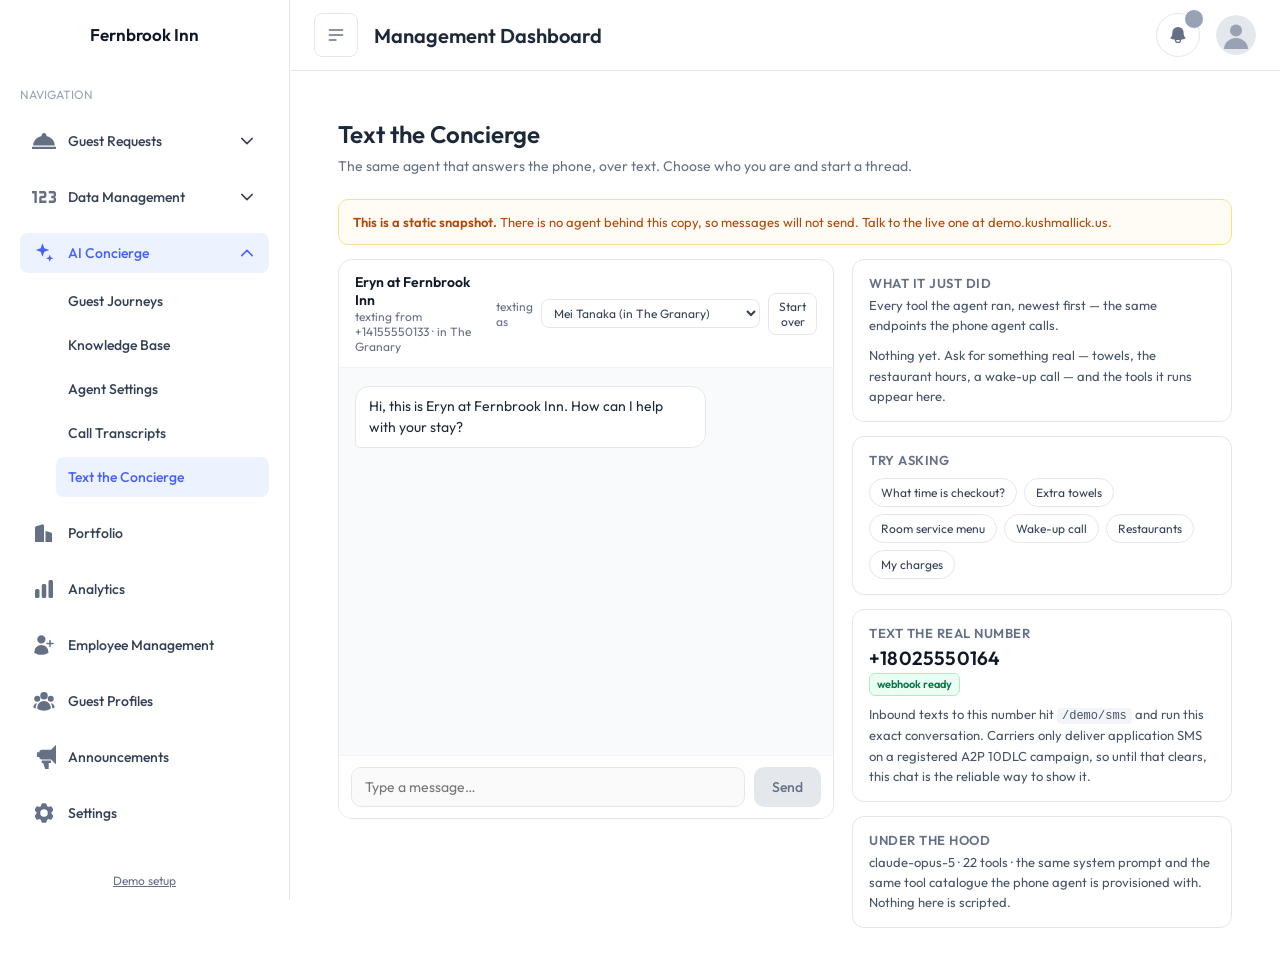
==== commit c3bfd1a8: "Say this copy is a static snapshot on the chat page, add README screenshots The chat page showed the" ====
--- a/chat.html
+++ b/chat.html
@@ -779,8 +779,17 @@
         d.sms && d.sms.twilioConfigured ? 'webhook ready' : 'needs Twilio credentials';
 
       if(!d.ready){
-        document.getElementById('warn').style.display = 'block';
-        document.getElementById('warnWhy').textContent = d.reason || 'the text agent is not configured';
+        var warn = document.getElementById('warn');
+        warn.style.display = 'block';
+        // The static export captures whatever the exporting server reported, which is a
+        // config error a visitor can do nothing about. Say what this copy actually is.
+        if(window.__DEMO_SNAPSHOT){
+          warn.innerHTML = '<b>This is a static snapshot.</b> There is no agent behind this copy, so ' +
+            'messages will not send. Talk to the live one at ' +
+            '<a href="https://demo.kushmallick.us">demo.kushmallick.us</a>.';
+        } else {
+          document.getElementById('warnWhy').textContent = d.reason || 'the text agent is not configured';
+        }
         setEnabled(false);
       }
     });
